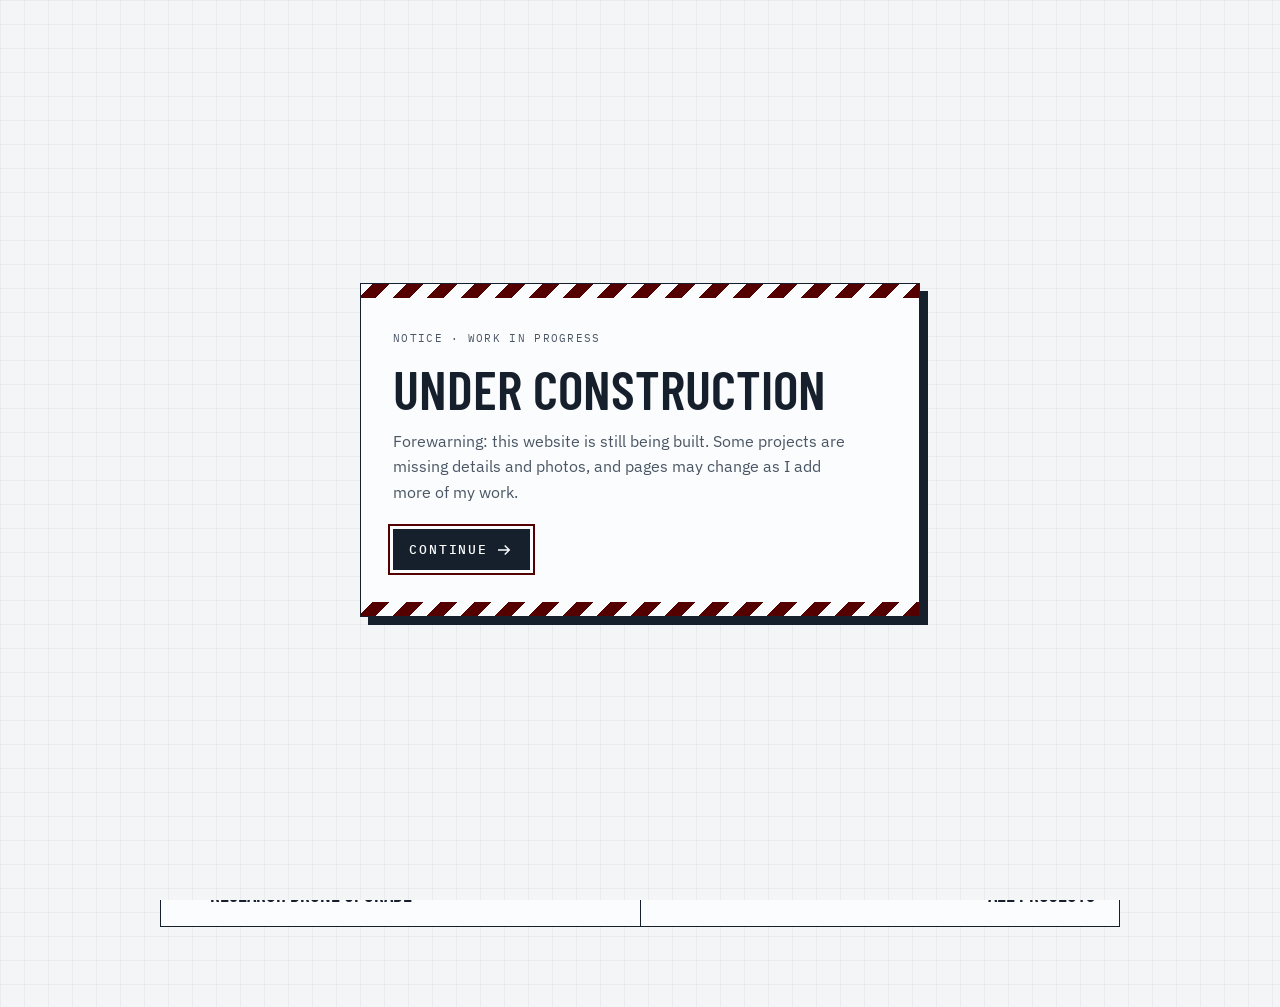
==== adc-plane.html @ 1cc5de79 "Added under construction page, new styling and new ADC Plane project among other things" ====
<!doctype html>
<html lang="en">
<head>
<meta charset="utf-8">
<meta name="viewport" content="width=device-width, initial-scale=1, viewport-fit=cover">
<title>ADC Plane · Mikail Naqib</title>
<meta name="description" content="ADC Plane, an aircraft project by Mikail Naqib.">
<link rel="preconnect" href="https://fonts.googleapis.com">
<link rel="stylesheet" href="https://fonts.googleapis.com/css2?family=Barlow+Condensed:wght@500;600;700&family=IBM+Plex+Sans:ital,wght@0,400;0,500;0,600;1,400&family=IBM+Plex+Mono:wght@400;500&display=swap">
<link rel="stylesheet" href="styles.css">
<script src="site.js"></script>
</head>
<body>
<div class="wrap detail">

  <div class="topbar">
    <div class="theme-switch" role="group" aria-label="Color theme">
      <button type="button" data-mode="system" aria-pressed="false" aria-label="System theme" title="System"><svg viewBox="0 0 16 16" fill="none" stroke="currentColor" stroke-width="1.5" aria-hidden="true"><rect x="1.5" y="2.5" width="13" height="9"/><path d="M5.5 14.5h5M8 11.5v3"/></svg></button>
      <button type="button" data-mode="light" aria-pressed="false" aria-label="Light theme" title="Light"><svg viewBox="0 0 16 16" fill="none" stroke="currentColor" stroke-width="1.5" aria-hidden="true"><circle cx="8" cy="8" r="3"/><path d="M8 1v2M8 13v2M1 8h2M13 8h2M3 3l1.4 1.4M11.6 11.6L13 13M3 13l1.4-1.4M11.6 4.4L13 3"/></svg></button>
      <button type="button" data-mode="dark" aria-pressed="false" aria-label="Dark theme" title="Dark"><svg viewBox="0 0 16 16" fill="none" stroke="currentColor" stroke-width="1.5" aria-hidden="true"><path d="M13.5 9.5A6 6 0 0 1 6.5 2.5a6 6 0 1 0 7 7z"/></svg></button>
    </div>
    <a class="back" href="index.html#projects">&larr; Portfolio</a>
  </div>

  <!-- ============ TITLE BLOCK ============ -->
  <header class="titleblock stacked">
    <div class="tb-main">
      <span class="label">DWG 03 · TODO: project type</span>
      <h1>ADC Plane</h1>
      <div class="tb-role">TODO: one-line subtitle</div>
    </div>
    <div class="tb-cells">
      <div class="tb-cell"><span class="label">Role</span><span class="v">TODO</span></div>
      <div class="tb-cell"><span class="label">Team</span><span class="v">TODO</span></div>
      <div class="tb-cell"><span class="label">Timeline</span><span class="v">TODO</span></div>
      <div class="tb-cell"><span class="label">Result</span><span class="v">TODO</span></div>
    </div>
  </header>

  <!-- ============ WHAT I BUILT AND WHY ============ -->
  <section>
    <div class="sec-head"><span class="label">A</span><h2>What I built and why</h2></div>
    <div class="todo">
      <span class="label">To add</span>
      <p style="margin:0">Waiting on your write-up.</p>
    </div>
  </section>

  <!-- ============ DESIGN DETAILS ============ -->
  <section>
    <div class="sec-head"><span class="label">B</span><h2>Design details</h2></div>
    <div class="todo">
      <span class="label">To add</span>
      <p style="margin:0">Waiting on your write-up.</p>
    </div>
  </section>

  <nav class="pager" aria-label="More projects">
    <a href="research-drone.html"><span class="label">Previous project</span><strong>&larr; Research Drone Upgrade</strong></a>
    <a href="index.html#projects"><span class="label">Back to</span><strong>All projects</strong></a>
  </nav>

</div>
</body>
</html>
---- styles.css ----
/* Layout: an engineering drawing sheet. Title block up top, each project is a numbered sheet with a figure frame and a spec table. */
:root{
  --paper:#f3f5f7;
  --sheet:#fbfcfd;
  --ink:#16202c;
  --ink-2:#4a5664;
  --line:#c9d1da;
  --grid:rgba(22,32,44,.045);
  --accent:#550000;          /* deep maroon */
  --accent-ink:#ffffff;
  --accent-on-ink:#d48a84;   /* same hue, lifted for the dark contact panel */
  --font-display:"Barlow Condensed","Arial Narrow",Arial,sans-serif;
  --font-body:"IBM Plex Sans",system-ui,-apple-system,"Segoe UI",sans-serif;
  --font-mono:"IBM Plex Mono",ui-monospace,Menlo,Consolas,monospace;
  --s1:.25rem;--s2:.5rem;--s3:.75rem;--s4:1rem;--s5:1.5rem;--s6:2rem;--s7:3rem;--s8:4.5rem;
}
/* The page's own toggle (data-site-theme) always wins. In System mode, follow the host's data-theme if set, else the OS. */
@media (prefers-color-scheme:dark){:root:not([data-site-theme]):not([data-theme="light"]){
  --paper:#0e1a2a;--sheet:#13223a;--ink:#e6edf5;--ink-2:#9fb0c4;--line:#2c4160;--grid:rgba(160,190,230,.06);
  --accent:#d48a84;--accent-ink:#13223a;--accent-on-ink:#550000;color-scheme:dark}}
:root[data-site-theme="dark"],:root:not([data-site-theme])[data-theme="dark"]{
  --paper:#0e1a2a;--sheet:#13223a;--ink:#e6edf5;--ink-2:#9fb0c4;--line:#2c4160;--grid:rgba(160,190,230,.06);
  --accent:#d48a84;--accent-ink:#13223a;--accent-on-ink:#550000;color-scheme:dark}

*{box-sizing:border-box}
body{
  background:var(--paper);color:var(--ink);font-family:var(--font-body);font-size:1rem;line-height:1.6;
  background-image:linear-gradient(var(--grid) 1px,transparent 1px),linear-gradient(90deg,var(--grid) 1px,transparent 1px);
  background-size:24px 24px;
}
.wrap{max-width:1040px;margin:0 auto;padding-inline:clamp(16px,4vw,40px);padding-block:72px var(--s8)}
a{color:inherit}
a:focus-visible,button:focus-visible{outline:2px solid var(--accent);outline-offset:3px}
h1,h2,h3{font-family:var(--font-display);font-weight:600;text-wrap:balance;margin:0;line-height:1.05}
.mono{font-family:var(--font-mono);font-size:.78rem;letter-spacing:.04em}
.label{font-family:var(--font-mono);font-size:.68rem;letter-spacing:.12em;text-transform:uppercase;color:var(--ink-2)}

/* ---------- Theme switch ---------- */
.topbar{position:absolute;top:calc(env(safe-area-inset-top,0px) + 12px);left:12px;z-index:2}
.theme-switch{display:inline-flex;border:1.5px solid var(--ink);background:var(--sheet)}
.theme-switch button{background:transparent;color:var(--ink-2);border:0;border-right:1px solid var(--line);width:32px;height:30px;padding:0;cursor:pointer;display:inline-flex;align-items:center;justify-content:center}
.theme-switch button:last-child{border-right:0}
.theme-switch button:hover{color:var(--ink)}
.theme-switch button[aria-pressed="true"]{background:var(--ink);color:var(--sheet)}
.theme-switch svg{width:15px;height:15px;flex:none}

/* ---------- Title block header ---------- */
.titleblock{border:1.5px solid var(--ink);background:var(--sheet);display:grid;grid-template-columns:1fr auto}
.tb-main{padding:var(--s6) var(--s6) var(--s5);border-right:1.5px solid var(--ink);min-width:0}
.tb-main h1{font-size:clamp(2.8rem,8vw,5.2rem);letter-spacing:-.01em;text-transform:uppercase}
.tb-main h1 .first{color:var(--accent)}
.tb-role{font-family:var(--font-display);font-size:clamp(1.15rem,2.6vw,1.5rem);font-weight:500;margin-top:var(--s3);color:var(--ink-2)}
.tb-summary{max-width:58ch;margin:var(--s4) 0 0;color:var(--ink)}
.tb-cells{display:grid;grid-template-columns:1fr;min-width:220px}
.tb-cell{padding:var(--s3) var(--s4);border-bottom:1px solid var(--line);display:flex;flex-direction:column;gap:2px}
.tb-cell:last-child{border-bottom:none}
.tb-cell .v{font-family:var(--font-mono);font-size:.85rem;font-variant-numeric:tabular-nums;overflow-wrap:anywhere}
.tag{display:inline-flex;align-items:center;gap:.4em;background:var(--accent);color:var(--accent-ink);font-family:var(--font-mono);font-size:.68rem;letter-spacing:.12em;text-transform:uppercase;padding:.3em .7em;font-weight:500;align-self:flex-start}

nav.toc{display:flex;flex-wrap:wrap;gap:var(--s2) var(--s5);margin-top:var(--s4);padding-block:var(--s3);border-bottom:1px solid var(--line)}
nav.toc a{font-family:var(--font-mono);font-size:.75rem;letter-spacing:.1em;text-transform:uppercase;text-decoration:none;color:var(--ink-2)}
nav.toc a:hover{color:var(--accent)}
nav.toc a span{color:var(--accent);margin-right:.4em}

/* ---------- Sections ---------- */
section{margin-top:var(--s8)}
.sec-head{display:flex;align-items:baseline;gap:var(--s4);border-bottom:1.5px solid var(--ink);padding-bottom:var(--s2);margin-bottom:var(--s5)}
.sec-head h2{font-size:clamp(1.8rem,4vw,2.4rem);text-transform:uppercase;letter-spacing:.01em}
.sec-head h2 ~ .label{margin-left:auto}

/* Experience */
.xp{display:grid;grid-template-columns:150px 1fr;gap:var(--s4) var(--s6);padding-block:var(--s5);border-bottom:1px solid var(--line)}
.xp:first-of-type{padding-top:0}
.xp-when{font-family:var(--font-mono);font-size:.78rem;color:var(--ink-2);font-variant-numeric:tabular-nums;padding-top:.35rem}
.xp-body{min-width:0}
.xp-body h3{font-size:1.55rem}
.xp-org{font-weight:500;color:var(--ink-2);margin-top:2px}
ul.pts{margin:var(--s3) 0 0;padding:0;list-style:none;display:grid;gap:var(--s2);max-width:68ch}
ul.pts li{position:relative;padding-left:1.25rem}
ul.pts li::before{content:"";position:absolute;left:0;top:.68em;width:.55rem;height:1.5px;background:var(--accent)}
.chips{display:flex;flex-wrap:wrap;gap:var(--s2);margin-top:var(--s3)}
.chip{font-family:var(--font-mono);font-size:.7rem;border:1px solid var(--line);padding:.15em .6em;color:var(--ink-2)}

/* Project sheets */
.sheets{display:grid;gap:var(--s6)}
.sheet{background:var(--sheet);border:1.5px solid var(--ink);display:grid;grid-template-columns:minmax(0,5fr) minmax(0,6fr)}
.fig{border-right:1.5px solid var(--ink);position:relative;min-height:260px;display:flex;align-items:center;justify-content:center;overflow:hidden}
.fig img{width:100%;height:100%;object-fit:cover;display:block;position:absolute;inset:0}
.fig svg{width:78%;max-width:300px;height:auto}
.fig .fig-cap{position:absolute;left:var(--s3);bottom:var(--s2);background:var(--sheet);padding:0 .35em}
.fig .corner{position:absolute;width:14px;height:14px;border-color:var(--ink-2);border-style:solid}
.fig .c1{top:10px;left:10px;border-width:1px 0 0 1px}.fig .c2{top:10px;right:10px;border-width:1px 1px 0 0}
.fig .c3{bottom:10px;right:10px;border-width:0 1px 1px 0}.fig .c4{bottom:10px;left:10px;border-width:0 0 1px 1px}
.sheet-body{display:flex;flex-direction:column;min-width:0}
.sheet-top{padding:var(--s5);flex:1}
.sheet-top h3{font-size:1.8rem;text-transform:uppercase}
.sheet-top p{margin:var(--s3) 0 0;max-width:62ch}
.specs{display:grid;grid-template-columns:repeat(3,minmax(0,1fr));border-top:1.5px solid var(--ink)}
.specs div{padding:var(--s2) var(--s4);border-right:1px solid var(--line);display:flex;flex-direction:column;gap:2px;min-width:0}
.specs div:last-child{border-right:none}
.specs .v{font-family:var(--font-mono);font-size:.8rem;overflow-wrap:anywhere}

/* Skills / creds */
.grid2{display:grid;grid-template-columns:repeat(2,minmax(0,1fr));gap:var(--s6)}
.kv{display:grid;grid-template-columns:140px 1fr;gap:var(--s2) var(--s4);padding-block:var(--s3);border-bottom:1px solid var(--line)}
.kv:last-child{border-bottom:none}
.kv dd{margin:0;min-width:0}
.kv dt{padding-top:.2rem}
.list-plain{list-style:none;padding:0;margin:0;display:grid;gap:var(--s3)}
.list-plain li{display:grid;grid-template-columns:1.6rem 1fr;align-items:baseline}
.list-plain .n{font-family:var(--font-mono);font-size:.72rem;color:var(--accent)}
h3.sub{font-size:1.3rem;text-transform:uppercase;margin-bottom:var(--s3)}

/* Contact */
.contact{background:var(--ink);color:var(--paper);padding:var(--s6);display:grid;grid-template-columns:1fr auto;gap:var(--s5);align-items:end}
.contact h2{font-size:clamp(2rem,5vw,3rem);text-transform:uppercase;color:var(--paper)}
.contact p{margin:var(--s2) 0 0;max-width:46ch;opacity:.85}
.contact .links{display:grid;gap:var(--s2);min-width:0}
.contact .row{display:flex;align-items:center;gap:var(--s3);font-family:var(--font-mono);font-size:.82rem;flex-wrap:wrap}
.contact .row .k{opacity:.6;width:5.5em;text-transform:uppercase;font-size:.68rem;letter-spacing:.12em}
.contact a{color:var(--paper);text-decoration-color:var(--accent-on-ink);text-underline-offset:3px;overflow-wrap:anywhere}
.copy{font-family:var(--font-mono);font-size:.65rem;letter-spacing:.1em;text-transform:uppercase;background:transparent;color:var(--paper);border:1px solid currentColor;padding:.2em .6em;cursor:pointer;opacity:.75}
.copy:hover{opacity:1;color:var(--accent-on-ink)}
footer{margin-top:var(--s5);display:flex;justify-content:space-between;flex-wrap:wrap;gap:var(--s3)}

@media (max-width:760px){
  .titleblock{grid-template-columns:1fr}
  .tb-main{border-right:none;border-bottom:1.5px solid var(--ink);padding:var(--s5) var(--s4)}
  .tb-cells{grid-template-columns:1fr 1fr;min-width:0}
  .tb-cell:nth-child(odd){border-right:1px solid var(--line)}
  .xp{grid-template-columns:1fr;gap:var(--s2)}
  .sheet{grid-template-columns:1fr}
  .fig{border-right:none;border-bottom:1.5px solid var(--ink);min-height:200px}
  .specs{grid-template-columns:1fr 1fr}
  .specs div:nth-child(2){border-right:none}
  .specs div:nth-child(3){grid-column:1/-1;border-top:1px solid var(--line);border-right:none}
  .grid2{grid-template-columns:1fr}
  .kv{grid-template-columns:1fr;gap:var(--s1)}
  .contact{grid-template-columns:1fr;padding:var(--s5) var(--s4)}
}
@media (prefers-reduced-motion:no-preference){
  .sheet{transition:transform .2s ease,box-shadow .2s ease}
  .sheet:hover{transform:translate(-3px,-3px);box-shadow:6px 6px 0 var(--accent)}
}

/* ---------- Clickable project sheets ---------- */
a.sheet{color:inherit;text-decoration:none}
a.sheet:focus-visible{outline:2px solid var(--accent);outline-offset:4px}
.more{display:inline-flex;align-items:center;gap:.4em;margin-top:var(--s4);font-family:var(--font-mono);font-size:.72rem;letter-spacing:.12em;text-transform:uppercase;color:var(--accent);font-weight:500}
a.sheet:hover .more{text-decoration:underline;text-underline-offset:3px}

/* ---------- Project detail pages ---------- */
.topbar{display:flex;align-items:center;gap:var(--s3)}
.back{font-family:var(--font-mono);font-size:.72rem;letter-spacing:.12em;text-transform:uppercase;text-decoration:none;color:var(--ink-2);background:var(--sheet);border:1.5px solid var(--ink);height:33px;display:inline-flex;align-items:center;padding:0 .85em}
.back:hover{color:var(--accent)}
.detail h1{font-size:clamp(2.2rem,6vw,3.8rem);text-transform:uppercase;margin-top:var(--s3)}
.detail section{margin-top:var(--s7)}
.prose{max-width:68ch;display:grid;gap:var(--s3)}
.prose p{margin:0}
.gallery{display:grid;grid-template-columns:repeat(3,minmax(0,1fr));gap:var(--s4)}
.gallery .fig{border:1.5px solid var(--ink);background:var(--sheet);aspect-ratio:4/3;min-height:0;max-width:100%}
.gallery .fig svg{width:55%}
.tablewrap{overflow-x:auto;border:1.5px solid var(--ink);background:var(--sheet)}
table.bom{border-collapse:collapse;width:100%;min-width:560px}
table.bom th,table.bom td{text-align:left;padding:var(--s3) var(--s4);border-bottom:1px solid var(--line);vertical-align:top}
table.bom tr:last-child td{border-bottom:none}
table.bom th{font-family:var(--font-mono);font-size:.68rem;letter-spacing:.12em;text-transform:uppercase;color:var(--ink-2);font-weight:500;border-bottom:1.5px solid var(--ink)}
table.bom td:first-child{font-family:var(--font-mono);font-size:.8rem;white-space:nowrap}
.todo{border:1.5px dashed var(--accent);padding:var(--s4) var(--s5);max-width:68ch;display:grid;gap:var(--s2);color:var(--ink-2)}
.todo .label{color:var(--accent)}
.todo ul{margin:0;padding-left:1.1rem;display:grid;gap:var(--s1)}
.pager{margin-top:var(--s8);display:grid;grid-template-columns:1fr 1fr;border:1.5px solid var(--ink);background:var(--sheet)}
.pager a{padding:var(--s4) var(--s5);text-decoration:none;color:inherit;display:grid;gap:2px;min-width:0}
.pager a + a{border-left:1.5px solid var(--ink);text-align:right}
.pager a strong{font-family:var(--font-display);font-size:1.3rem;font-weight:600;text-transform:uppercase}
.pager a:hover strong{color:var(--accent)}
@media (max-width:760px){
  .gallery{grid-template-columns:1fr}
  .pager{grid-template-columns:1fr}
  .pager a + a{border-left:none;border-top:1.5px solid var(--ink);text-align:left}
}

/* ---------- Stacked title block (info cells in a row along the bottom) ----------
   Use it by writing <header class="titleblock stacked"> */
.titleblock.stacked{grid-template-columns:1fr}
.titleblock.stacked .tb-main{border-right:none;border-bottom:1.5px solid var(--ink)}
.titleblock.stacked .tb-cells{grid-template-columns:repeat(4,minmax(0,1fr));min-width:0}
.titleblock.stacked .tb-cell{border-bottom:none;border-right:1px solid var(--line)}
.titleblock.stacked .tb-cell:last-child{border-right:none}
@media (max-width:760px){
  .titleblock.stacked .tb-cells{grid-template-columns:1fr 1fr}
  .titleblock.stacked .tb-cell{border-right:none;border-bottom:1px solid var(--line)}
  .titleblock.stacked .tb-cell:nth-child(odd){border-right:1px solid var(--line)}
  .titleblock.stacked .tb-cell:nth-last-child(-n+2){border-bottom:none}
}

/* ---------- Under-construction notice (text lives in site.js) ---------- */
.notice-pending body{visibility:hidden}
.notice-open body{overflow:hidden}
.notice{position:fixed;inset:0;z-index:50;display:flex;align-items:center;justify-content:center;
  padding:calc(env(safe-area-inset-top,0px) + 16px) 16px calc(env(safe-area-inset-bottom,0px) + 16px);
  background:var(--paper);
  background-image:linear-gradient(var(--grid) 1px,transparent 1px),linear-gradient(90deg,var(--grid) 1px,transparent 1px);
  background-size:24px 24px;visibility:visible}
.notice-card{width:100%;max-width:560px;background:var(--sheet);border:1.5px solid var(--ink);box-shadow:8px 8px 0 var(--ink)}
.notice-tape{height:14px;background:repeating-linear-gradient(-45deg,var(--accent) 0 12px,var(--sheet) 12px 24px)}
.notice-body{padding:var(--s6) var(--s6) var(--s6);display:grid;gap:var(--s3);justify-items:start}
.notice-body h2{font-size:clamp(2.2rem,7vw,3.4rem);text-transform:uppercase}
.notice-body p{margin:0;max-width:46ch;color:var(--ink-2)}
.notice-go{margin-top:var(--s3);display:inline-flex;align-items:center;gap:.6em;cursor:pointer;
  font-family:var(--font-mono);font-size:.8rem;letter-spacing:.14em;text-transform:uppercase;font-weight:500;
  background:var(--ink);color:var(--sheet);border:1.5px solid var(--ink);padding:.8em 1.2em}
.notice-go svg{width:18px;height:18px}
.notice-go:hover{background:var(--accent);border-color:var(--accent);color:#fff}
.notice-go:focus-visible{outline:2px solid var(--accent);outline-offset:3px}
@media (prefers-reduced-motion:no-preference){
  .notice-card{animation:notice-in .35s ease-out}
  .notice-go svg{transition:transform .2s ease}
  .notice-go:hover svg{transform:translateX(4px)}
  .notice{transition:opacity .25s ease}
}
.notice-leaving{opacity:0}
@keyframes notice-in{from{transform:translateY(12px);opacity:0}to{transform:none;opacity:1}}
@media (max-width:760px){.notice-body{padding:var(--s5) var(--s4)}.notice-card{box-shadow:5px 5px 0 var(--ink)}}
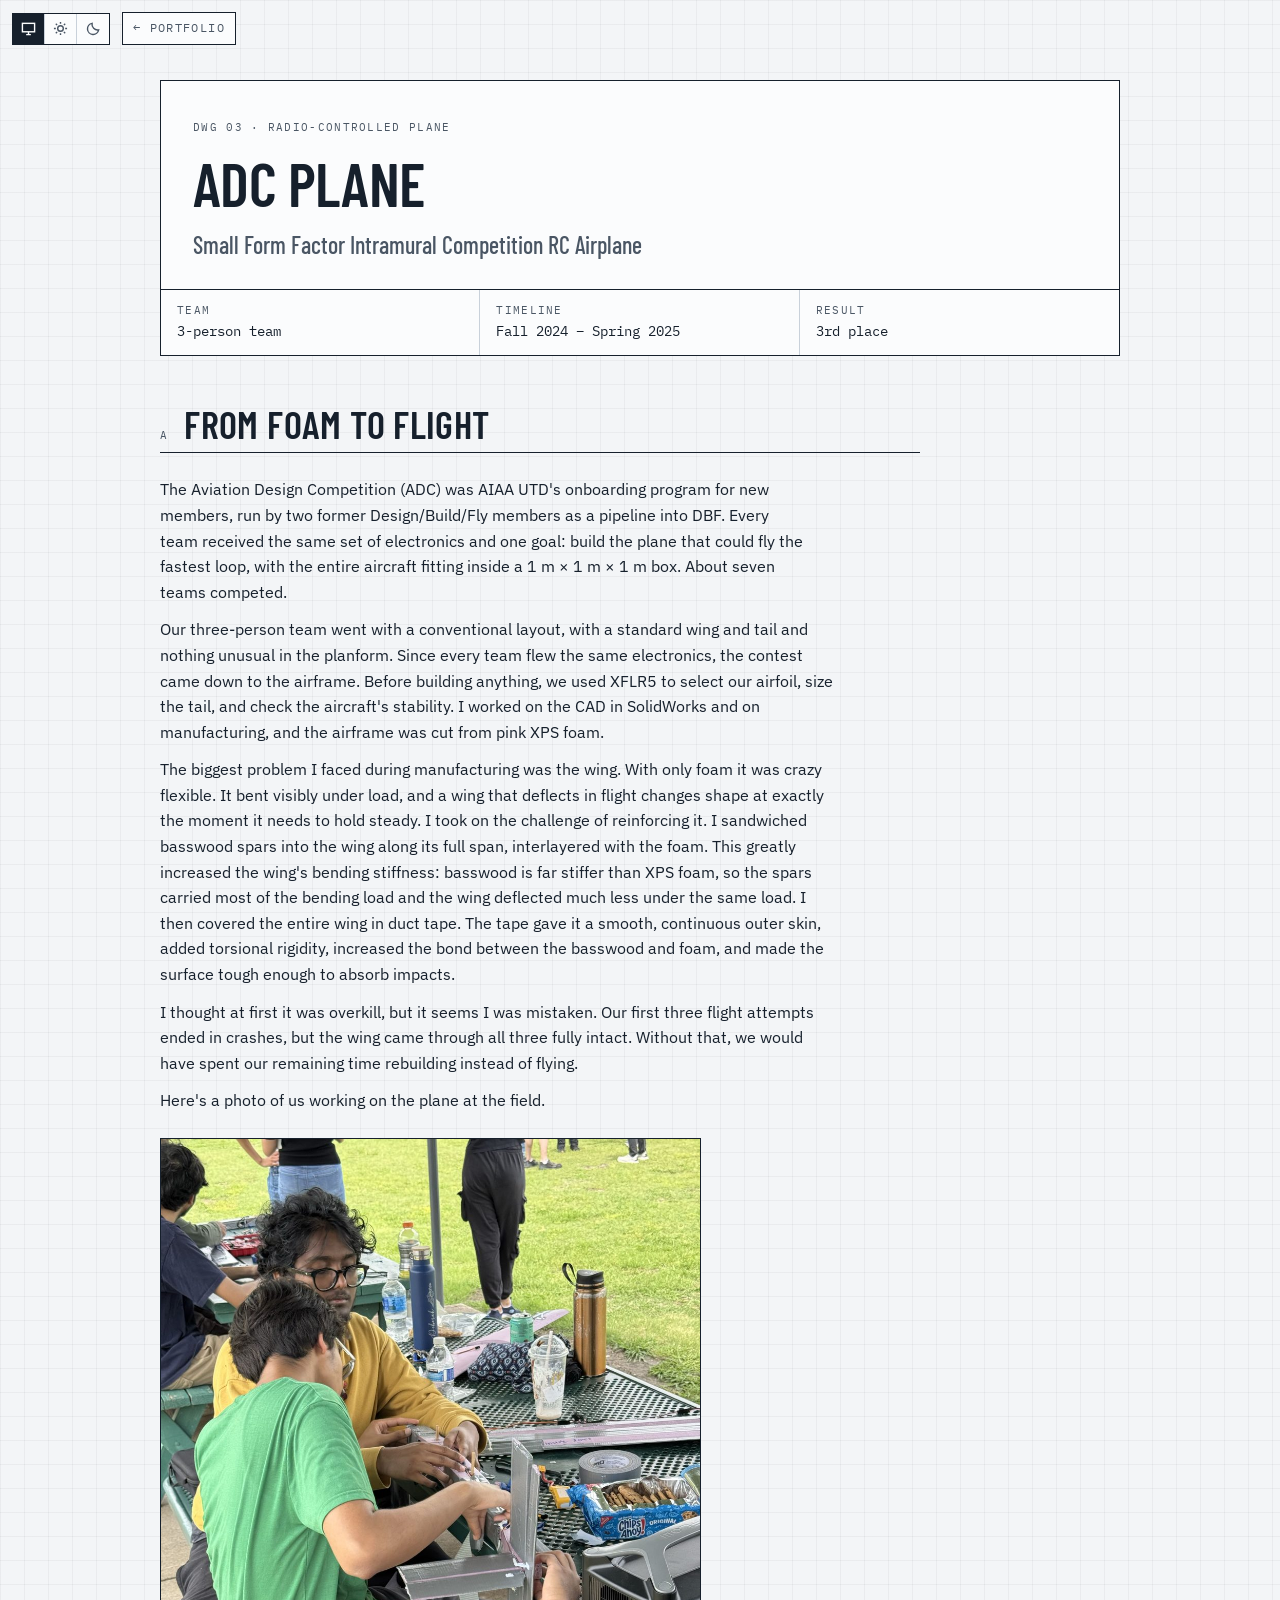
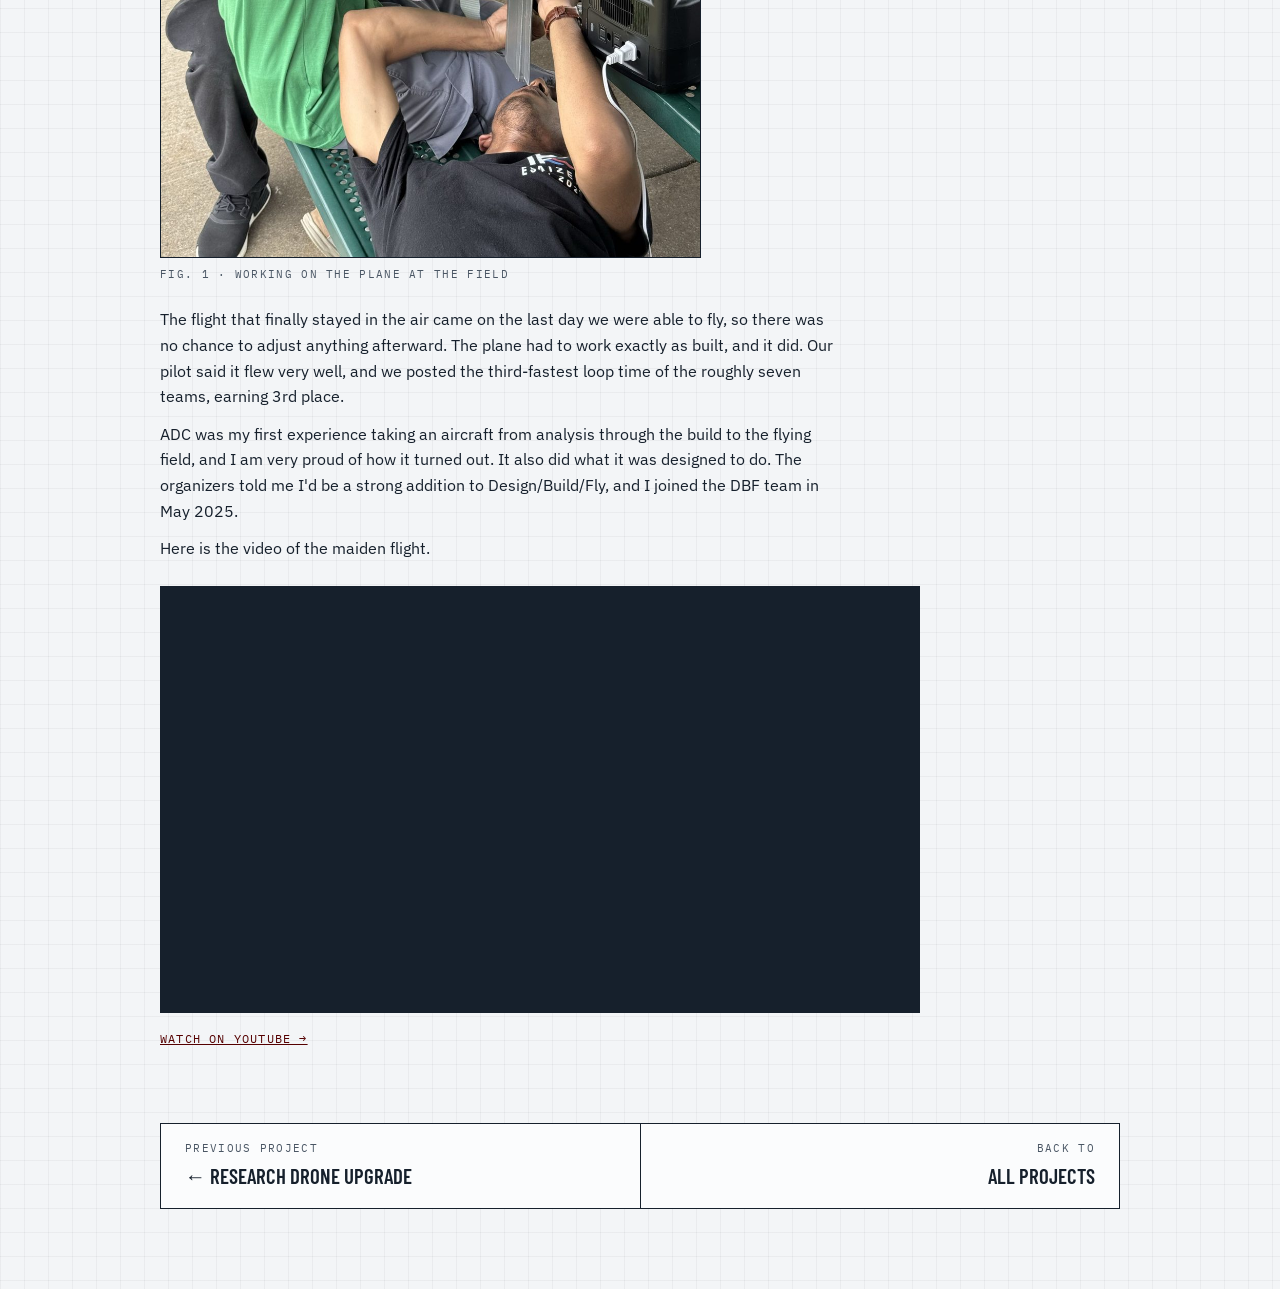
==== commit dcff48fc: "Finished ADC page - made under construction page reoccuring - other stuff i do not remember" ====
--- a/adc-plane.html
+++ b/adc-plane.html
@@ -4,7 +4,7 @@
 <meta charset="utf-8">
 <meta name="viewport" content="width=device-width, initial-scale=1, viewport-fit=cover">
 <title>ADC Plane · Mikail Naqib</title>
-<meta name="description" content="ADC Plane, an aircraft project by Mikail Naqib.">
+<meta name="description" content="ADC Plane: a small-form-factor RC airplane built by a three-person team for an intramural competition, placing 3rd.">
 <link rel="preconnect" href="https://fonts.googleapis.com">
 <link rel="stylesheet" href="https://fonts.googleapis.com/css2?family=Barlow+Condensed:wght@500;600;700&family=IBM+Plex+Sans:ital,wght@0,400;0,500;0,600;1,400&family=IBM+Plex+Mono:wght@400;500&display=swap">
 <link rel="stylesheet" href="styles.css">
@@ -25,34 +25,50 @@
   <!-- ============ TITLE BLOCK ============ -->
   <header class="titleblock stacked">
     <div class="tb-main">
-      <span class="label">DWG 03 · TODO: project type</span>
+      <span class="label">DWG 03 · Radio-controlled plane</span>
       <h1>ADC Plane</h1>
-      <div class="tb-role">TODO: one-line subtitle</div>
+      <div class="tb-role">Small Form Factor Intramural Competition RC Airplane</div>
     </div>
     <div class="tb-cells">
-      <div class="tb-cell"><span class="label">Role</span><span class="v">TODO</span></div>
-      <div class="tb-cell"><span class="label">Team</span><span class="v">TODO</span></div>
-      <div class="tb-cell"><span class="label">Timeline</span><span class="v">TODO</span></div>
-      <div class="tb-cell"><span class="label">Result</span><span class="v">TODO</span></div>
+      <div class="tb-cell"><span class="label">Team</span><span class="v">3-person team</span></div>
+      <div class="tb-cell"><span class="label">Timeline</span><span class="v">Fall 2024 – Spring 2025</span></div>
+      <div class="tb-cell"><span class="label">Result</span><span class="v">3rd place</span></div>
     </div>
   </header>
 
-  <!-- ============ WHAT I BUILT AND WHY ============ -->
-  <section>
-    <div class="sec-head"><span class="label">A</span><h2>What I built and why</h2></div>
-    <div class="todo">
-      <span class="label">To add</span>
-      <p style="margin:0">Waiting on your write-up.</p>
+  <!-- ============ PROJECT WRITE-UP ============
+       To edit: change the text inside each <p>...</p>. -->
+  <section class="story">
+    <div class="sec-head"><span class="label">A</span><h2>From Foam to Flight</h2></div>
+    <div class="prose">
+      <p>The Aviation Design Competition (ADC) was AIAA UTD's onboarding program for new members, run by two former Design/Build/Fly members as a pipeline into DBF. Every team received the same set of electronics and one goal: build the plane that could fly the fastest loop, with the entire aircraft fitting inside a 1&nbsp;m &times; 1&nbsp;m &times; 1&nbsp;m box. About seven teams competed.</p>
+      <p>Our three-person team went with a conventional layout, with a standard wing and tail and nothing unusual in the planform. Since every team flew the same electronics, the contest came down to the airframe. Before building anything, we used XFLR5 to select our airfoil, size the tail, and check the aircraft's stability. I worked on the CAD in SolidWorks and on manufacturing, and the airframe was cut from pink XPS foam.</p>
+      <p>The biggest problem I faced during manufacturing was the wing. With only foam it was crazy flexible. It bent visibly under load, and a wing that deflects in flight changes shape at exactly the moment it needs to hold steady. I took on the challenge of reinforcing it. I sandwiched basswood spars into the wing along its full span, interlayered with the foam. This greatly increased the wing's bending stiffness: basswood is far stiffer than XPS foam, so the spars carried most of the bending load and the wing deflected much less under the same load. I then covered the entire wing in duct tape. The tape gave it a smooth, continuous outer skin, added torsional rigidity, increased the bond between the basswood and foam, and made the surface tough enough to absorb impacts.</p>
+      <p>I thought at first it was overkill, but it seems I was mistaken. Our first three flight attempts ended in crashes, but the wing came through all three fully intact. Without that, we would have spent our remaining time rebuilding instead of flying.</p>
+      <p>Here's a photo of us working on the plane at the field.</p>
     </div>
-  </section>
 
-  <!-- ============ DESIGN DETAILS ============ -->
-  <section>
-    <div class="sec-head"><span class="label">B</span><h2>Design details</h2></div>
-    <div class="todo">
-      <span class="label">To add</span>
-      <p style="margin:0">Waiting on your write-up.</p>
+    <!-- PHOTO: to swap it, replace images/adc-field.jpg with a new file of the same name -->
+    <figure class="media media-portrait">
+      <img src="images/adc-field.jpg" alt="Three team members working on the foam RC plane at a picnic table at the flying field" width="1050" height="1400" loading="lazy">
+      <figcaption class="label">Fig. 1 · Working on the plane at the field</figcaption>
+    </figure>
+
+    <div class="prose">
+      <p>The flight that finally stayed in the air came on the last day we were able to fly, so there was no chance to adjust anything afterward. The plane had to work exactly as built, and it did. Our pilot said it flew very well, and we posted the third-fastest loop time of the roughly seven teams, earning 3rd place.</p>
+      <p>ADC was my first experience taking an aircraft from analysis through the build to the flying field, and I am very proud of how it turned out. It also did what it was designed to do. The organizers told me I'd be a strong addition to Design/Build/Fly, and I joined the DBF team in May 2025.</p>
+      <p>Here is the video of the maiden flight.</p>
     </div>
+
+    <!-- VIDEO: to use a different video, change the ID after /embed/ and in the link below -->
+    <figure class="media">
+      <div class="video">
+        <iframe src="https://www.youtube-nocookie.com/embed/ChAqB_1DsFA" title="ADC plane maiden flight" loading="lazy"
+          allow="accelerometer; autoplay; clipboard-write; encrypted-media; gyroscope; picture-in-picture; web-share"
+          referrerpolicy="strict-origin-when-cross-origin" allowfullscreen></iframe>
+      </div>
+      <figcaption><a class="video-link" href="https://www.youtube.com/watch?v=ChAqB_1DsFA" target="_blank" rel="noopener">Watch on YouTube &rarr;</a></figcaption>
+    </figure>
   </section>
 
   <nav class="pager" aria-label="More projects">
--- a/styles.css
+++ b/styles.css
@@ -184,14 +184,16 @@
    Use it by writing <header class="titleblock stacked"> */
 .titleblock.stacked{grid-template-columns:1fr}
 .titleblock.stacked .tb-main{border-right:none;border-bottom:1.5px solid var(--ink)}
-.titleblock.stacked .tb-cells{grid-template-columns:repeat(4,minmax(0,1fr));min-width:0}
+.titleblock.stacked .tb-cells{grid-template-columns:none;grid-auto-flow:column;grid-auto-columns:minmax(0,1fr);min-width:0}
 .titleblock.stacked .tb-cell{border-bottom:none;border-right:1px solid var(--line)}
 .titleblock.stacked .tb-cell:last-child{border-right:none}
 @media (max-width:760px){
-  .titleblock.stacked .tb-cells{grid-template-columns:1fr 1fr}
+  .titleblock.stacked .tb-cells{grid-auto-flow:row;grid-template-columns:1fr 1fr}
   .titleblock.stacked .tb-cell{border-right:none;border-bottom:1px solid var(--line)}
   .titleblock.stacked .tb-cell:nth-child(odd){border-right:1px solid var(--line)}
-  .titleblock.stacked .tb-cell:nth-last-child(-n+2){border-bottom:none}
+  .titleblock.stacked .tb-cell:last-child{border-bottom:none}
+  .titleblock.stacked .tb-cell:nth-last-child(2):nth-child(odd){border-bottom:none}
+  .titleblock.stacked .tb-cell:last-child:nth-child(odd){grid-column:1/-1;border-right:none}
 }
 
 /* ---------- Under-construction notice (text lives in site.js) ---------- */
@@ -222,3 +224,14 @@
 .notice-leaving{opacity:0}
 @keyframes notice-in{from{transform:translateY(12px);opacity:0}to{transform:none;opacity:1}}
 @media (max-width:760px){.notice-body{padding:var(--s5) var(--s4)}.notice-card{box-shadow:5px 5px 0 var(--ink)}}
+
+/* ---------- Project write-up with photo and video ---------- */
+.story{max-width:760px}
+.story .prose p{text-wrap:pretty}
+.media{margin:var(--s5) 0}
+.media img{display:block;width:100%;height:auto;border:1.5px solid var(--ink);background:var(--sheet)}
+.media figcaption{margin-top:var(--s2)}
+.video{position:relative;aspect-ratio:16/9;max-width:100%;border:1.5px solid var(--ink);background:var(--ink)}
+.video iframe{position:absolute;inset:0;width:100%;height:100%;border:0}
+.video-link{display:inline-block;margin-top:var(--s2);font-family:var(--font-mono);font-size:.75rem;letter-spacing:.1em;text-transform:uppercase;color:var(--accent)}
+.media-portrait img{width:auto;max-width:100%;max-height:min(80vh,720px)}
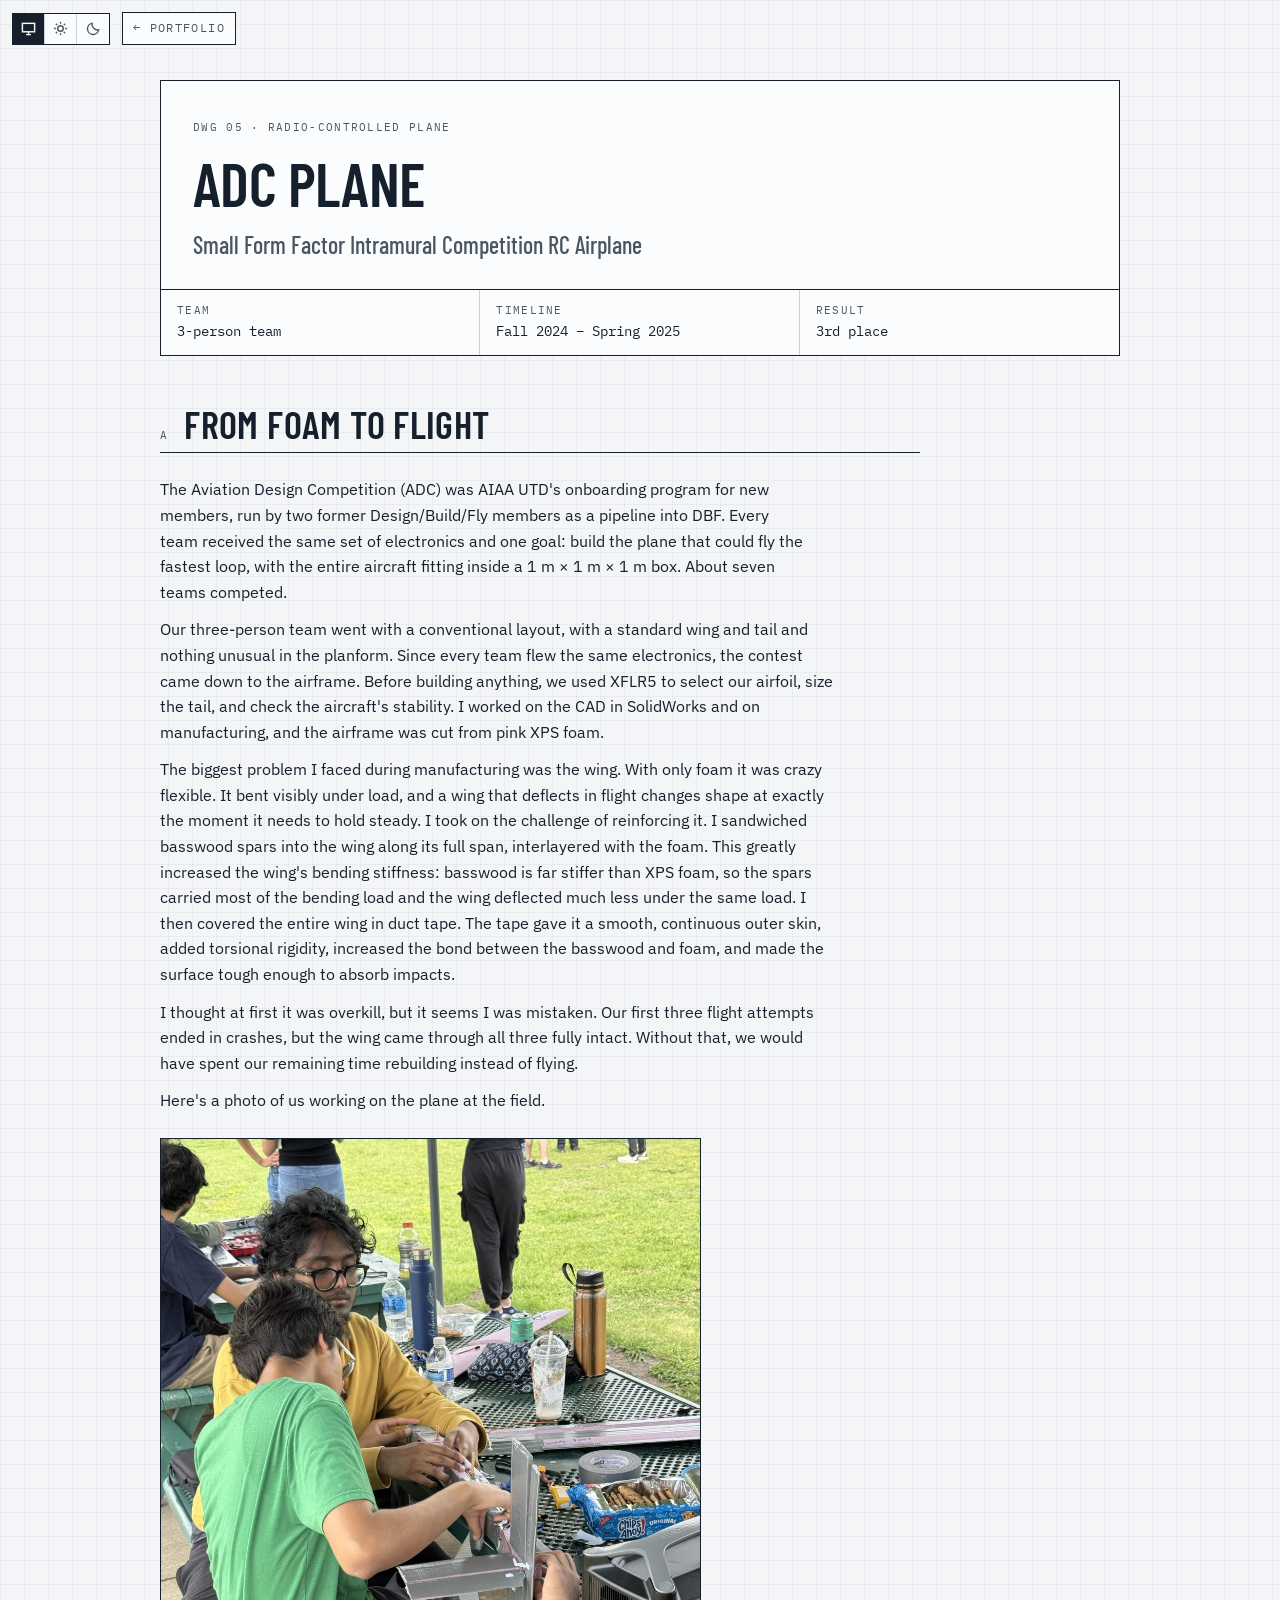
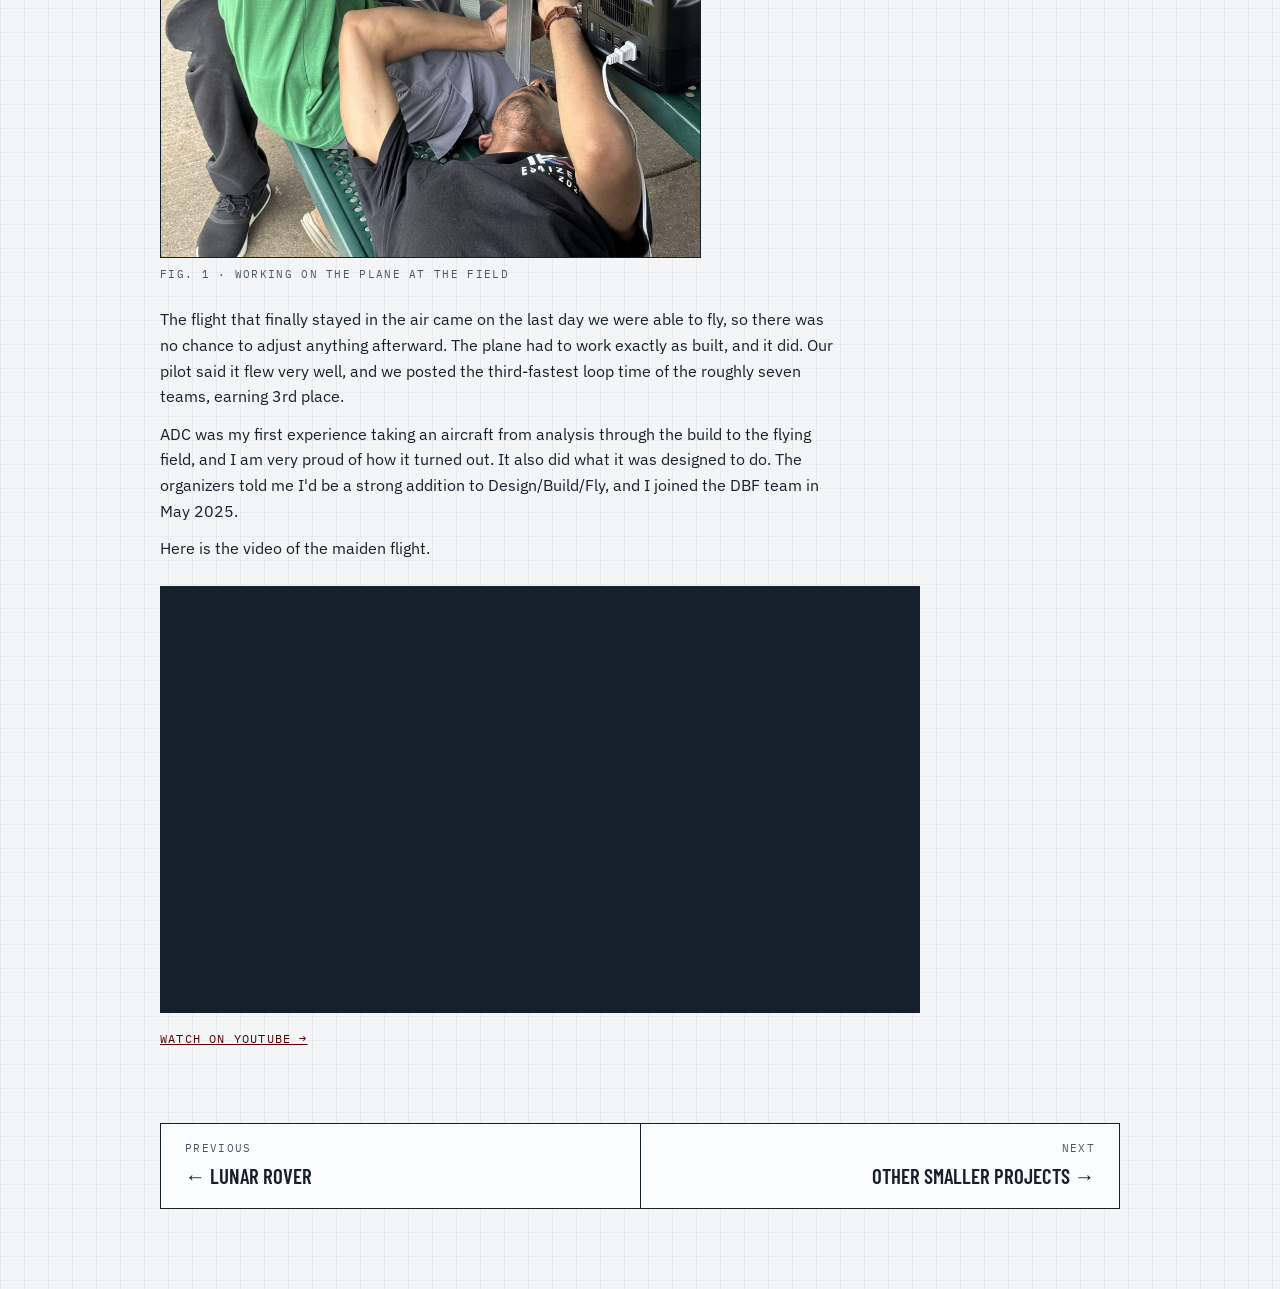
==== commit 7a47d586: "Added new folders and Comet Aerobotics Involvement" ====
--- a/adc-plane.html
+++ b/adc-plane.html
@@ -25,7 +25,7 @@
   <!-- ============ TITLE BLOCK ============ -->
   <header class="titleblock stacked">
     <div class="tb-main">
-      <span class="label">DWG 03 · Radio-controlled plane</span>
+      <span class="label">DWG 05 · Radio-controlled plane</span>
       <h1>ADC Plane</h1>
       <div class="tb-role">Small Form Factor Intramural Competition RC Airplane</div>
     </div>
@@ -72,8 +72,8 @@
   </section>
 
   <nav class="pager" aria-label="More projects">
-    <a href="research-drone.html"><span class="label">Previous project</span><strong>&larr; Research Drone Upgrade</strong></a>
-    <a href="index.html#projects"><span class="label">Back to</span><strong>All projects</strong></a>
+    <a href="lunar-rover.html"><span class="label">Previous</span><strong>&larr; Lunar Rover</strong></a>
+    <a href="other-projects.html"><span class="label">Next</span><strong>Other Smaller Projects &rarr;</strong></a>
   </nav>
 
 </div>
--- a/styles.css
+++ b/styles.css
@@ -235,3 +235,10 @@
 .video iframe{position:absolute;inset:0;width:100%;height:100%;border:0}
 .video-link{display:inline-block;margin-top:var(--s2);font-family:var(--font-mono);font-size:.75rem;letter-spacing:.1em;text-transform:uppercase;color:var(--accent)}
 .media-portrait img{width:auto;max-width:100%;max-height:min(80vh,720px)}
+.titleblock.stacked .tb-main:last-child{border-bottom:none}
+.media-pair{display:grid;grid-template-columns:1fr 1fr;gap:var(--s3)}
+.media-pair figure{margin:0}
+.media-pair img{display:block;width:100%;height:auto;border:1.5px solid var(--ink)}
+.media-pair .media-cap{grid-column:1/-1;margin:var(--s1) 0 0}
+.media video.anim{display:block;width:100%;height:auto;border:1.5px solid var(--ink);background:var(--sheet)}
+@media (max-width:760px){.media-pair{grid-template-columns:1fr}}
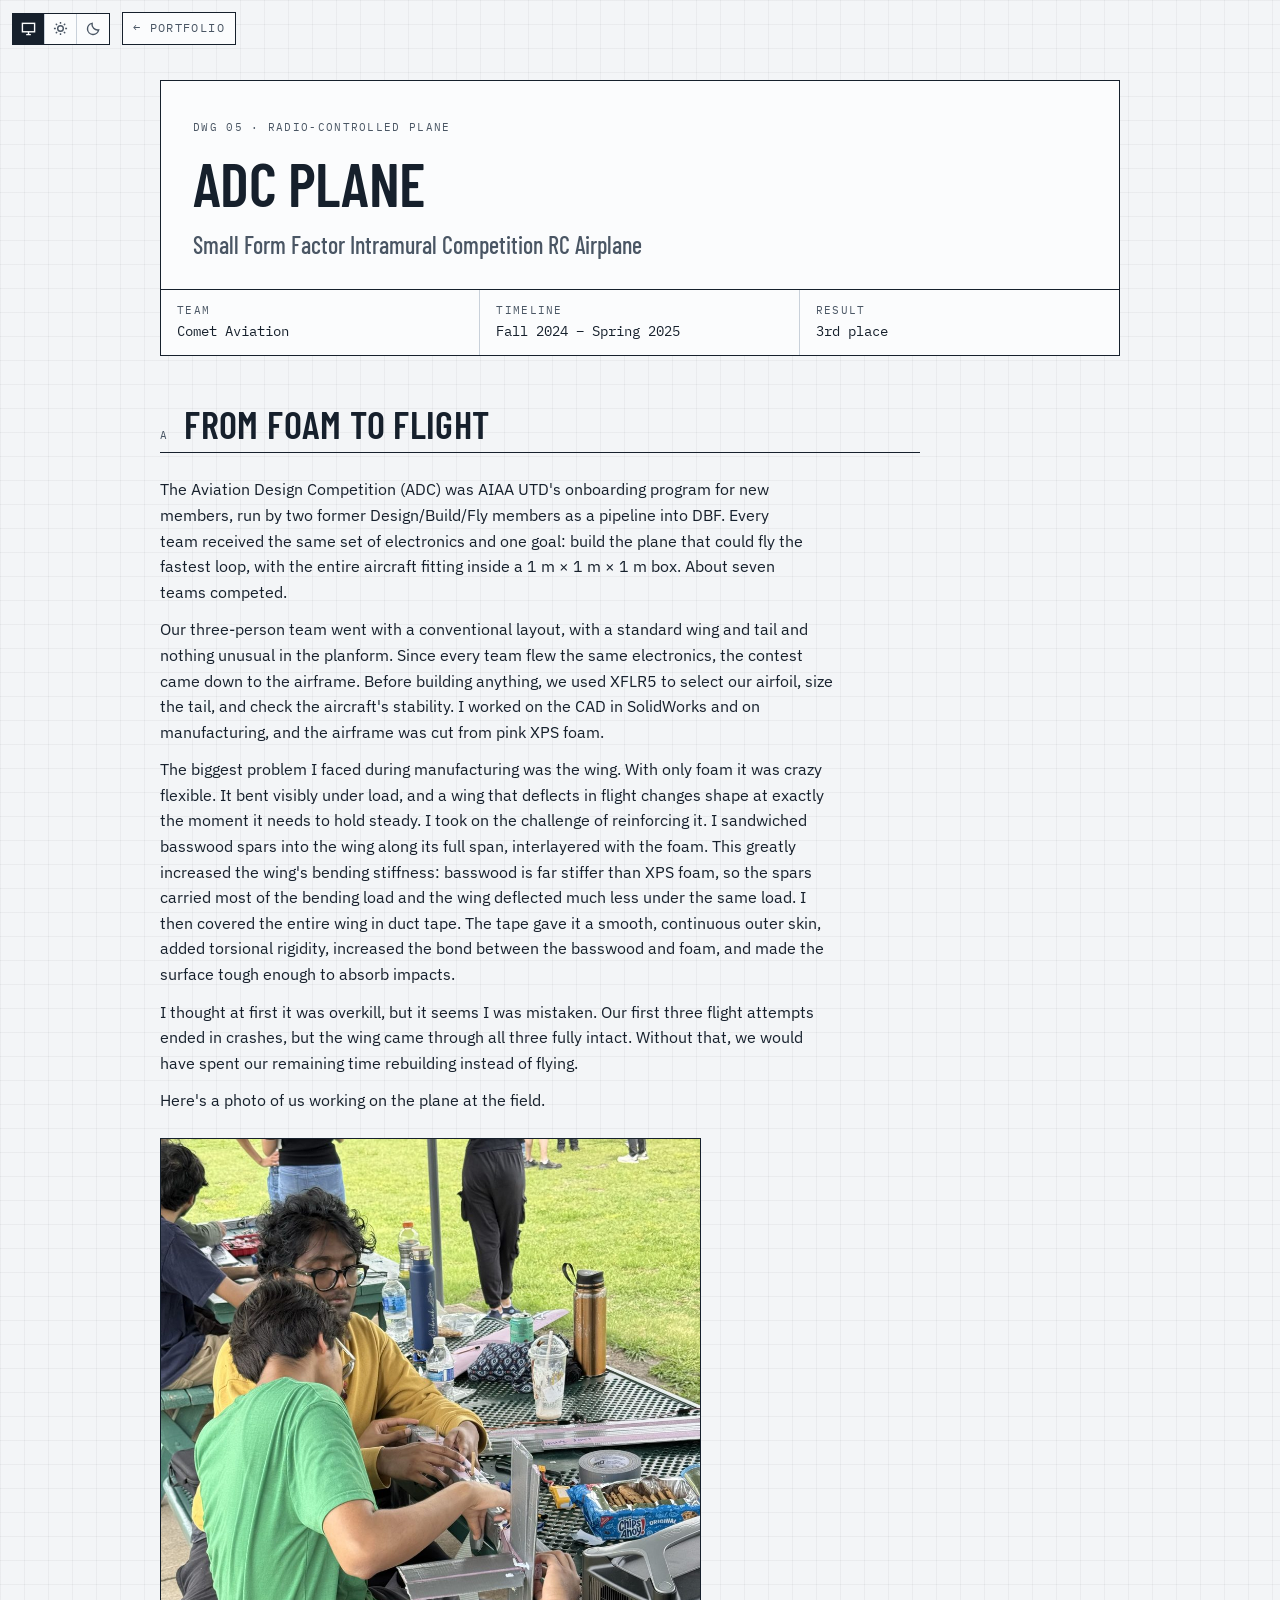
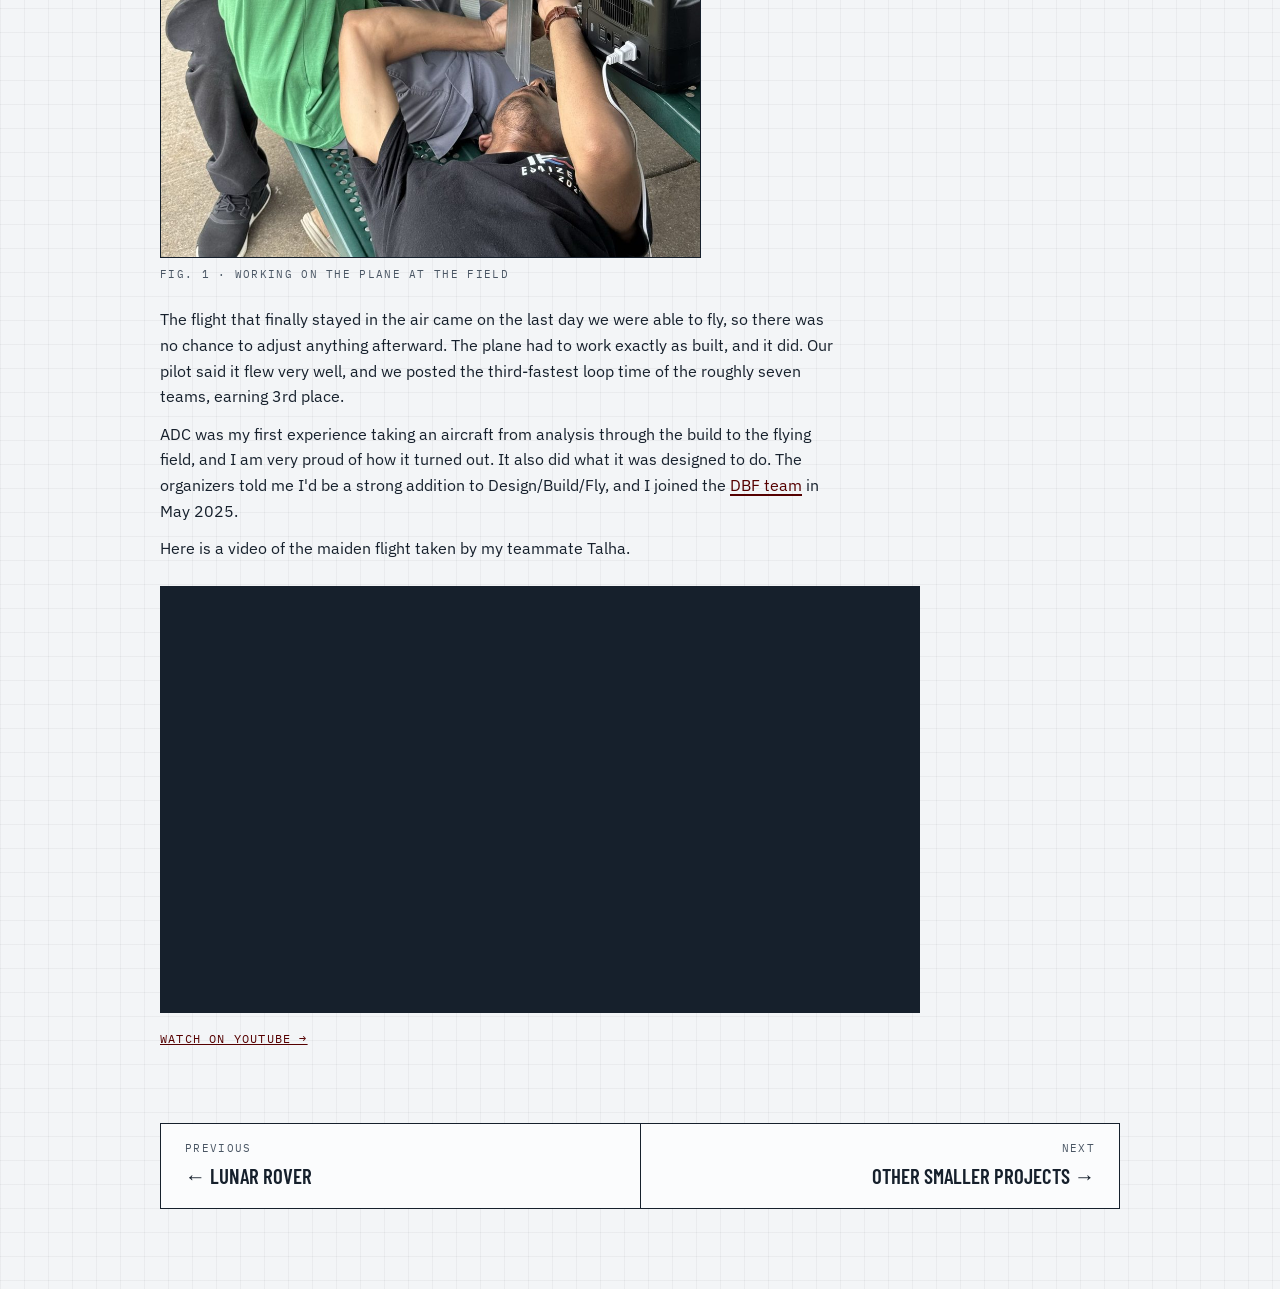
==== commit 325685a1: "Added DBF page, changed team for ADC, added and reorganized experiences" ====
--- a/adc-plane.html
+++ b/adc-plane.html
@@ -30,7 +30,7 @@
       <div class="tb-role">Small Form Factor Intramural Competition RC Airplane</div>
     </div>
     <div class="tb-cells">
-      <div class="tb-cell"><span class="label">Team</span><span class="v">3-person team</span></div>
+      <div class="tb-cell"><span class="label">Team</span><span class="v">Comet Aviation</span></div>
       <div class="tb-cell"><span class="label">Timeline</span><span class="v">Fall 2024 – Spring 2025</span></div>
       <div class="tb-cell"><span class="label">Result</span><span class="v">3rd place</span></div>
     </div>
@@ -56,8 +56,8 @@
 
     <div class="prose">
       <p>The flight that finally stayed in the air came on the last day we were able to fly, so there was no chance to adjust anything afterward. The plane had to work exactly as built, and it did. Our pilot said it flew very well, and we posted the third-fastest loop time of the roughly seven teams, earning 3rd place.</p>
-      <p>ADC was my first experience taking an aircraft from analysis through the build to the flying field, and I am very proud of how it turned out. It also did what it was designed to do. The organizers told me I'd be a strong addition to Design/Build/Fly, and I joined the DBF team in May 2025.</p>
-      <p>Here is the video of the maiden flight.</p>
+      <p>ADC was my first experience taking an aircraft from analysis through the build to the flying field, and I am very proud of how it turned out. It also did what it was designed to do. The organizers told me I'd be a strong addition to Design/Build/Fly, and I joined the <a href="dbf-plane.html">DBF team</a> in May 2025.</p>
+      <p>Here is a video of the maiden flight taken by my teammate Talha.</p>
     </div>
 
     <!-- VIDEO: to use a different video, change the ID after /embed/ and in the link below -->
--- a/styles.css
+++ b/styles.css
@@ -242,3 +242,7 @@
 .media-pair .media-cap{grid-column:1/-1;margin:var(--s1) 0 0}
 .media video.anim{display:block;width:100%;height:auto;border:1.5px solid var(--ink);background:var(--sheet)}
 @media (max-width:760px){.media-pair{grid-template-columns:1fr}}
+
+/* ---------- Links inside write-ups ---------- */
+.prose a{color:var(--accent);text-decoration:underline;text-decoration-thickness:1.5px;text-underline-offset:3px}
+.prose a:hover{text-decoration-thickness:2.5px}
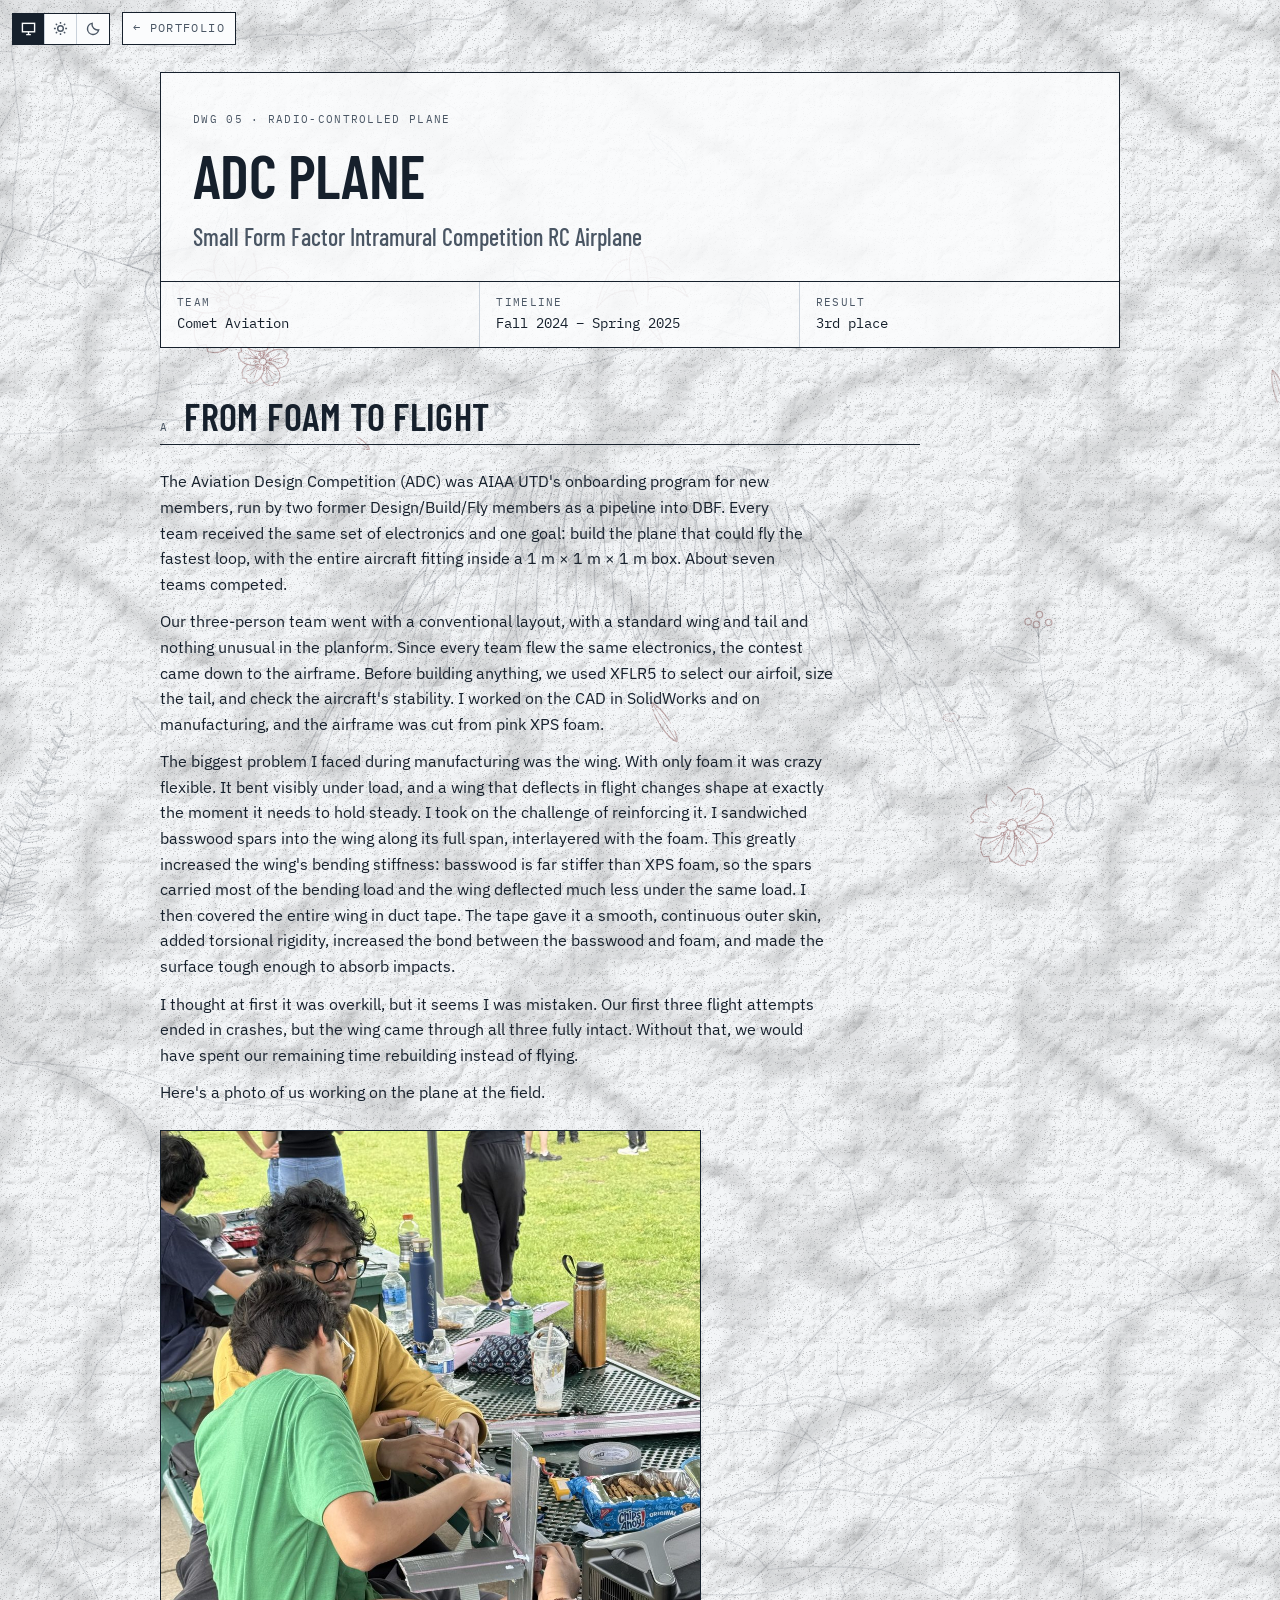
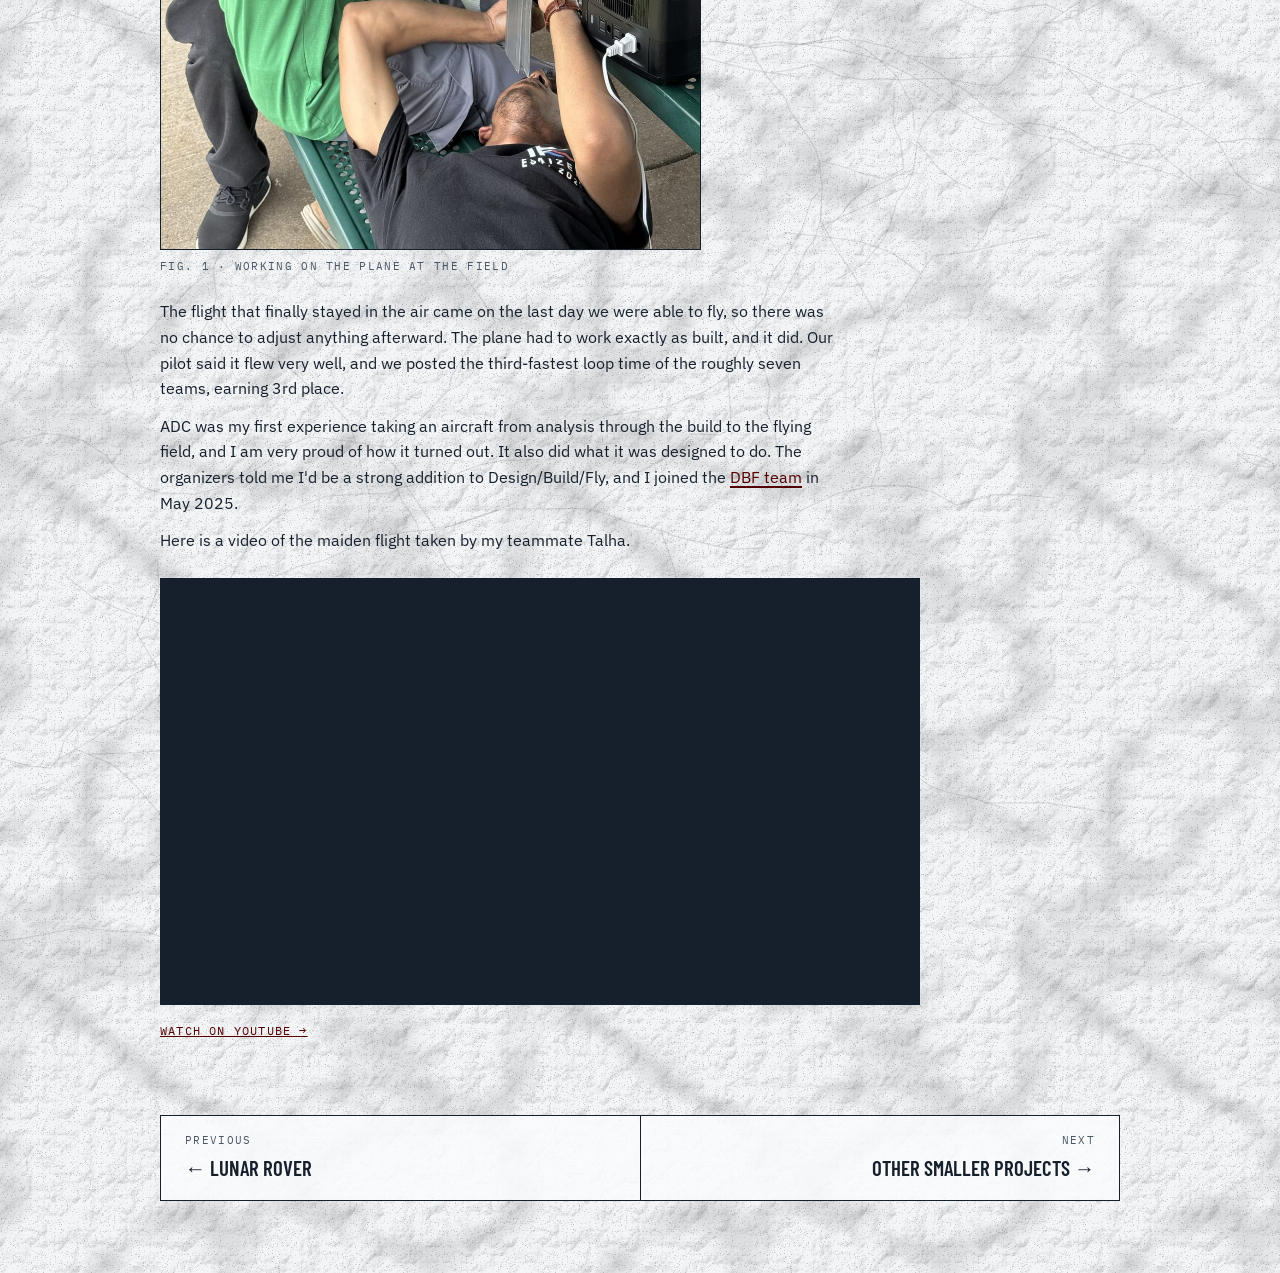
==== commit 29e1d166: "Added interactive background and made buttons more obvious" ====
--- a/adc-plane.html
+++ b/adc-plane.html
@@ -9,6 +9,7 @@
 <link rel="stylesheet" href="https://fonts.googleapis.com/css2?family=Barlow+Condensed:wght@500;600;700&family=IBM+Plex+Sans:ital,wght@0,400;0,500;0,600;1,400&family=IBM+Plex+Mono:wght@400;500&display=swap">
 <link rel="stylesheet" href="styles.css">
 <script src="site.js"></script>
+<script src="background.js" defer></script>
 </head>
 <body>
 <div class="wrap detail">
--- a/styles.css
+++ b/styles.css
@@ -1,4 +1,5 @@
-/* Layout: an engineering drawing sheet. Title block up top, each project is a numbered sheet with a figure frame and a spec table. */
+/* Layout: an engineering drawing sheet. Title block up top, each project is a numbered sheet with a figure frame and a spec table.
+   Behind it all: a stone surface with wings, birds and a wild garden that move as you scroll (drawn by background.js). */
 :root{
   --paper:#f3f5f7;
   --sheet:#fbfcfd;
@@ -13,20 +14,29 @@
   --font-body:"IBM Plex Sans",system-ui,-apple-system,"Segoe UI",sans-serif;
   --font-mono:"IBM Plex Mono",ui-monospace,Menlo,Consolas,monospace;
   --s1:.25rem;--s2:.5rem;--s3:.75rem;--s4:1rem;--s5:1.5rem;--s6:2rem;--s7:3rem;--s8:4.5rem;
+
+  /* ===== Scroll background: edit these to tune the look =====
+     (line wear and plant spacing are set at the top of background.js) */
+  --card:85;      /* how solid the cards are: 100 = fully solid, lower = more see-through */
+  --art-k:.6;     /* strength of the drawn lines (wings, birds, plants): 0 to 1 */
+  --tex-k:.8;     /* strength of the stone texture and its veins: 0 = off, 1 = full */
+  --art:rgba(22,32,44,.27); --art-soft:rgba(22,32,44,.14); --art-accent:rgba(85,0,0,.5);   /* ink colors of the drawings */
+  --tex:var(--tex-l); --wear:var(--wear-l); --tex-op:.75;   /* light-theme stone and wear tiles (made by background.js) */
 }
 /* The page's own toggle (data-site-theme) always wins. In System mode, follow the host's data-theme if set, else the OS. */
 @media (prefers-color-scheme:dark){:root:not([data-site-theme]):not([data-theme="light"]){
   --paper:#0e1a2a;--sheet:#13223a;--ink:#e6edf5;--ink-2:#9fb0c4;--line:#2c4160;--grid:rgba(160,190,230,.06);
-  --accent:#d48a84;--accent-ink:#13223a;--accent-on-ink:#550000;color-scheme:dark}}
+  --accent:#d48a84;--accent-ink:#13223a;--accent-on-ink:#550000;
+  --art:rgba(170,198,235,.30);--art-soft:rgba(170,198,235,.16);--art-accent:rgba(212,138,132,.6);--tex:var(--tex-d);--wear:var(--wear-d);--tex-op:.58;color-scheme:dark}}
 :root[data-site-theme="dark"],:root:not([data-site-theme])[data-theme="dark"]{
   --paper:#0e1a2a;--sheet:#13223a;--ink:#e6edf5;--ink-2:#9fb0c4;--line:#2c4160;--grid:rgba(160,190,230,.06);
-  --accent:#d48a84;--accent-ink:#13223a;--accent-on-ink:#550000;color-scheme:dark}
+  --accent:#d48a84;--accent-ink:#13223a;--accent-on-ink:#550000;
+  --art:rgba(170,198,235,.30);--art-soft:rgba(170,198,235,.16);--art-accent:rgba(212,138,132,.6);--tex:var(--tex-d);--wear:var(--wear-d);--tex-op:.58;color-scheme:dark}
 
 *{box-sizing:border-box}
 body{
+  position:relative;margin:0;
   background:var(--paper);color:var(--ink);font-family:var(--font-body);font-size:1rem;line-height:1.6;
-  background-image:linear-gradient(var(--grid) 1px,transparent 1px),linear-gradient(90deg,var(--grid) 1px,transparent 1px);
-  background-size:24px 24px;
 }
 .wrap{max-width:1040px;margin:0 auto;padding-inline:clamp(16px,4vw,40px);padding-block:72px var(--s8)}
 a{color:inherit}
@@ -45,7 +55,7 @@
 .theme-switch svg{width:15px;height:15px;flex:none}
 
 /* ---------- Title block header ---------- */
-.titleblock{border:1.5px solid var(--ink);background:var(--sheet);display:grid;grid-template-columns:1fr auto}
+.titleblock{border:1.5px solid var(--ink);background:var(--sheet);background:color-mix(in srgb,var(--sheet) calc(var(--card)*1%),transparent);display:grid;grid-template-columns:1fr auto}
 .tb-main{padding:var(--s6) var(--s6) var(--s5);border-right:1.5px solid var(--ink);min-width:0}
 .tb-main h1{font-size:clamp(2.8rem,8vw,5.2rem);letter-spacing:-.01em;text-transform:uppercase}
 .tb-main h1 .first{color:var(--accent)}
@@ -83,7 +93,7 @@
 
 /* Project sheets */
 .sheets{display:grid;gap:var(--s6)}
-.sheet{background:var(--sheet);border:1.5px solid var(--ink);display:grid;grid-template-columns:minmax(0,5fr) minmax(0,6fr)}
+.sheet{background:var(--sheet);background:color-mix(in srgb,var(--sheet) calc(var(--card)*1%),transparent);border:1.5px solid var(--ink);display:grid;grid-template-columns:minmax(0,5fr) minmax(0,6fr)}
 .fig{border-right:1.5px solid var(--ink);position:relative;min-height:260px;display:flex;align-items:center;justify-content:center;overflow:hidden}
 .fig img{width:100%;height:100%;object-fit:cover;display:block;position:absolute;inset:0}
 .fig svg{width:78%;max-width:300px;height:auto}
@@ -112,7 +122,7 @@
 h3.sub{font-size:1.3rem;text-transform:uppercase;margin-bottom:var(--s3)}
 
 /* Contact */
-.contact{background:var(--ink);color:var(--paper);padding:var(--s6);display:grid;grid-template-columns:1fr auto;gap:var(--s5);align-items:end}
+.contact{background:var(--ink);background:color-mix(in srgb,var(--ink) calc(70% + var(--card)*.3%),transparent);color:var(--paper);padding:var(--s6);display:grid;grid-template-columns:1fr auto;gap:var(--s5);align-items:end}
 .contact h2{font-size:clamp(2rem,5vw,3rem);text-transform:uppercase;color:var(--paper)}
 .contact p{margin:var(--s2) 0 0;max-width:46ch;opacity:.85}
 .contact .links{display:grid;gap:var(--s2);min-width:0}
@@ -140,14 +150,15 @@
 }
 @media (prefers-reduced-motion:no-preference){
   .sheet{transition:transform .2s ease,box-shadow .2s ease}
-  .sheet:hover{transform:translate(-3px,-3px);box-shadow:6px 6px 0 var(--accent)}
+  a.sheet:hover{transform:translate(-3px,-3px);box-shadow:6px 6px 0 var(--accent)}
 }
 
 /* ---------- Clickable project sheets ---------- */
 a.sheet{color:inherit;text-decoration:none}
 a.sheet:focus-visible{outline:2px solid var(--accent);outline-offset:4px}
-.more{display:inline-flex;align-items:center;gap:.4em;margin-top:var(--s4);font-family:var(--font-mono);font-size:.72rem;letter-spacing:.12em;text-transform:uppercase;color:var(--accent);font-weight:500}
-a.sheet:hover .more{text-decoration:underline;text-underline-offset:3px}
+.more{display:inline-block;margin-top:var(--s4);font-family:var(--font-mono);font-size:.95rem;letter-spacing:.08em;text-transform:uppercase;color:var(--accent);font-weight:500;
+  text-decoration:underline;text-decoration-thickness:2px;text-underline-offset:5px}
+a.sheet:hover .more,a.sheet.in-view .more{text-decoration-thickness:3px}
 
 /* ---------- Project detail pages ---------- */
 .topbar{display:flex;align-items:center;gap:var(--s3)}
@@ -160,7 +171,7 @@
 .gallery{display:grid;grid-template-columns:repeat(3,minmax(0,1fr));gap:var(--s4)}
 .gallery .fig{border:1.5px solid var(--ink);background:var(--sheet);aspect-ratio:4/3;min-height:0;max-width:100%}
 .gallery .fig svg{width:55%}
-.tablewrap{overflow-x:auto;border:1.5px solid var(--ink);background:var(--sheet)}
+.tablewrap{overflow-x:auto;border:1.5px solid var(--ink);background:var(--sheet);background:color-mix(in srgb,var(--sheet) calc(var(--card)*1%),transparent)}
 table.bom{border-collapse:collapse;width:100%;min-width:560px}
 table.bom th,table.bom td{text-align:left;padding:var(--s3) var(--s4);border-bottom:1px solid var(--line);vertical-align:top}
 table.bom tr:last-child td{border-bottom:none}
@@ -169,7 +180,7 @@
 .todo{border:1.5px dashed var(--accent);padding:var(--s4) var(--s5);max-width:68ch;display:grid;gap:var(--s2);color:var(--ink-2)}
 .todo .label{color:var(--accent)}
 .todo ul{margin:0;padding-left:1.1rem;display:grid;gap:var(--s1)}
-.pager{margin-top:var(--s8);display:grid;grid-template-columns:1fr 1fr;border:1.5px solid var(--ink);background:var(--sheet)}
+.pager{margin-top:var(--s8);display:grid;grid-template-columns:1fr 1fr;border:1.5px solid var(--ink);background:var(--sheet);background:color-mix(in srgb,var(--sheet) calc(var(--card)*1%),transparent)}
 .pager a{padding:var(--s4) var(--s5);text-decoration:none;color:inherit;display:grid;gap:2px;min-width:0}
 .pager a + a{border-left:1.5px solid var(--ink);text-align:right}
 .pager a strong{font-family:var(--font-display);font-size:1.3rem;font-weight:600;text-transform:uppercase}
@@ -246,3 +257,42 @@
 /* ---------- Links inside write-ups ---------- */
 .prose a{color:var(--accent);text-decoration:underline;text-decoration-thickness:1.5px;text-underline-offset:3px}
 .prose a:hover{text-decoration-thickness:2.5px}
+
+/* ---------- Small photo pair inside a project card ---------- */
+.mini-pair{display:grid;grid-template-columns:1fr 1fr;gap:var(--s2);margin-top:var(--s4)}
+.mini-pair figure{margin:0;display:grid;gap:var(--s1)}
+.mini-pair img{display:block;width:100%;aspect-ratio:4/3;object-fit:cover;border:1px solid var(--line)}
+.mini-trio{grid-template-columns:repeat(3,minmax(0,1fr))}
+
+/* ---- photo placeholder + 3D model viewer ---- */
+.media-placeholder .ph{display:flex;align-items:center;justify-content:center;aspect-ratio:4/3;border:1.5px dashed var(--line);background:var(--sheet);color:var(--ink-2);text-align:center;padding:var(--s4)}
+.media-model model-viewer{display:block;width:100%;height:min(70vh,520px);border:1.5px solid var(--ink);background:var(--sheet);--poster-color:transparent}
+.media-model .hint{color:var(--ink-2)}
+@media (max-width:760px){.media-model model-viewer{height:360px}}
+
+/* ---------- Clickable cards pop up when scrolled to the middle of the screen (see site.js),
+   and still pop up on mouse-over. Cards that don't link anywhere stay flat. ---------- */
+a.sheet{transition:transform .25s ease,box-shadow .25s ease}
+a.sheet.in-view{transform:translate(-3px,-3px);box-shadow:6px 6px 0 var(--accent)}
+@media (hover:none){a.sheet:hover:not(.in-view){transform:none;box-shadow:none}}
+
+/* ---------- Scroll background (the drawings themselves are made by background.js) ----------
+   Five layers sit behind the page content, back to front:
+   garden, wear over the garden, wings + birds, stone veins, stone texture. */
+.bg-layer,.bg-wear,.bg-texture{pointer-events:none;left:0;top:0;width:100%}
+.bg-layer{overflow:hidden}
+.bg-garden,.bg-veins,.bg-wear,.bg-texture{position:absolute;height:100%}
+.bg-wings{position:fixed;height:100vh;height:100lvh}
+.bg-garden{z-index:-5;opacity:var(--art-k)}
+.bg-wear{z-index:-4;background-image:var(--wear,none);background-size:512px 512px}
+.bg-wings{z-index:-3;opacity:var(--art-k);-webkit-mask-image:var(--wear-mask,none);mask-image:var(--wear-mask,none);-webkit-mask-size:512px 512px;mask-size:512px 512px}
+.bg-veins{z-index:-2;opacity:min(1,var(--tex-k))}
+.bg-texture{z-index:-1;background-image:var(--tex,none);background-size:512px 512px;opacity:calc(var(--tex-op)*var(--tex-k))}
+.bg-layer *{fill:none;stroke:var(--art);stroke-width:1.2;stroke-linecap:round;stroke-linejoin:round}
+.bg-layer .soft,.bg-layer .soft *{stroke:var(--art-soft)}
+.bg-layer .acc,.bg-layer .acc *{stroke:var(--art-accent)}
+.bg-layer .solid,.bg-layer .solid *{fill:var(--paper)}
+.bg-layer .hair{stroke-width:.8}
+.bg-layer .bird *{vector-effect:non-scaling-stroke}
+.bg-veins *{stroke:var(--art-soft)}
+@media print{.bg-layer,.bg-wear,.bg-texture{display:none}}
